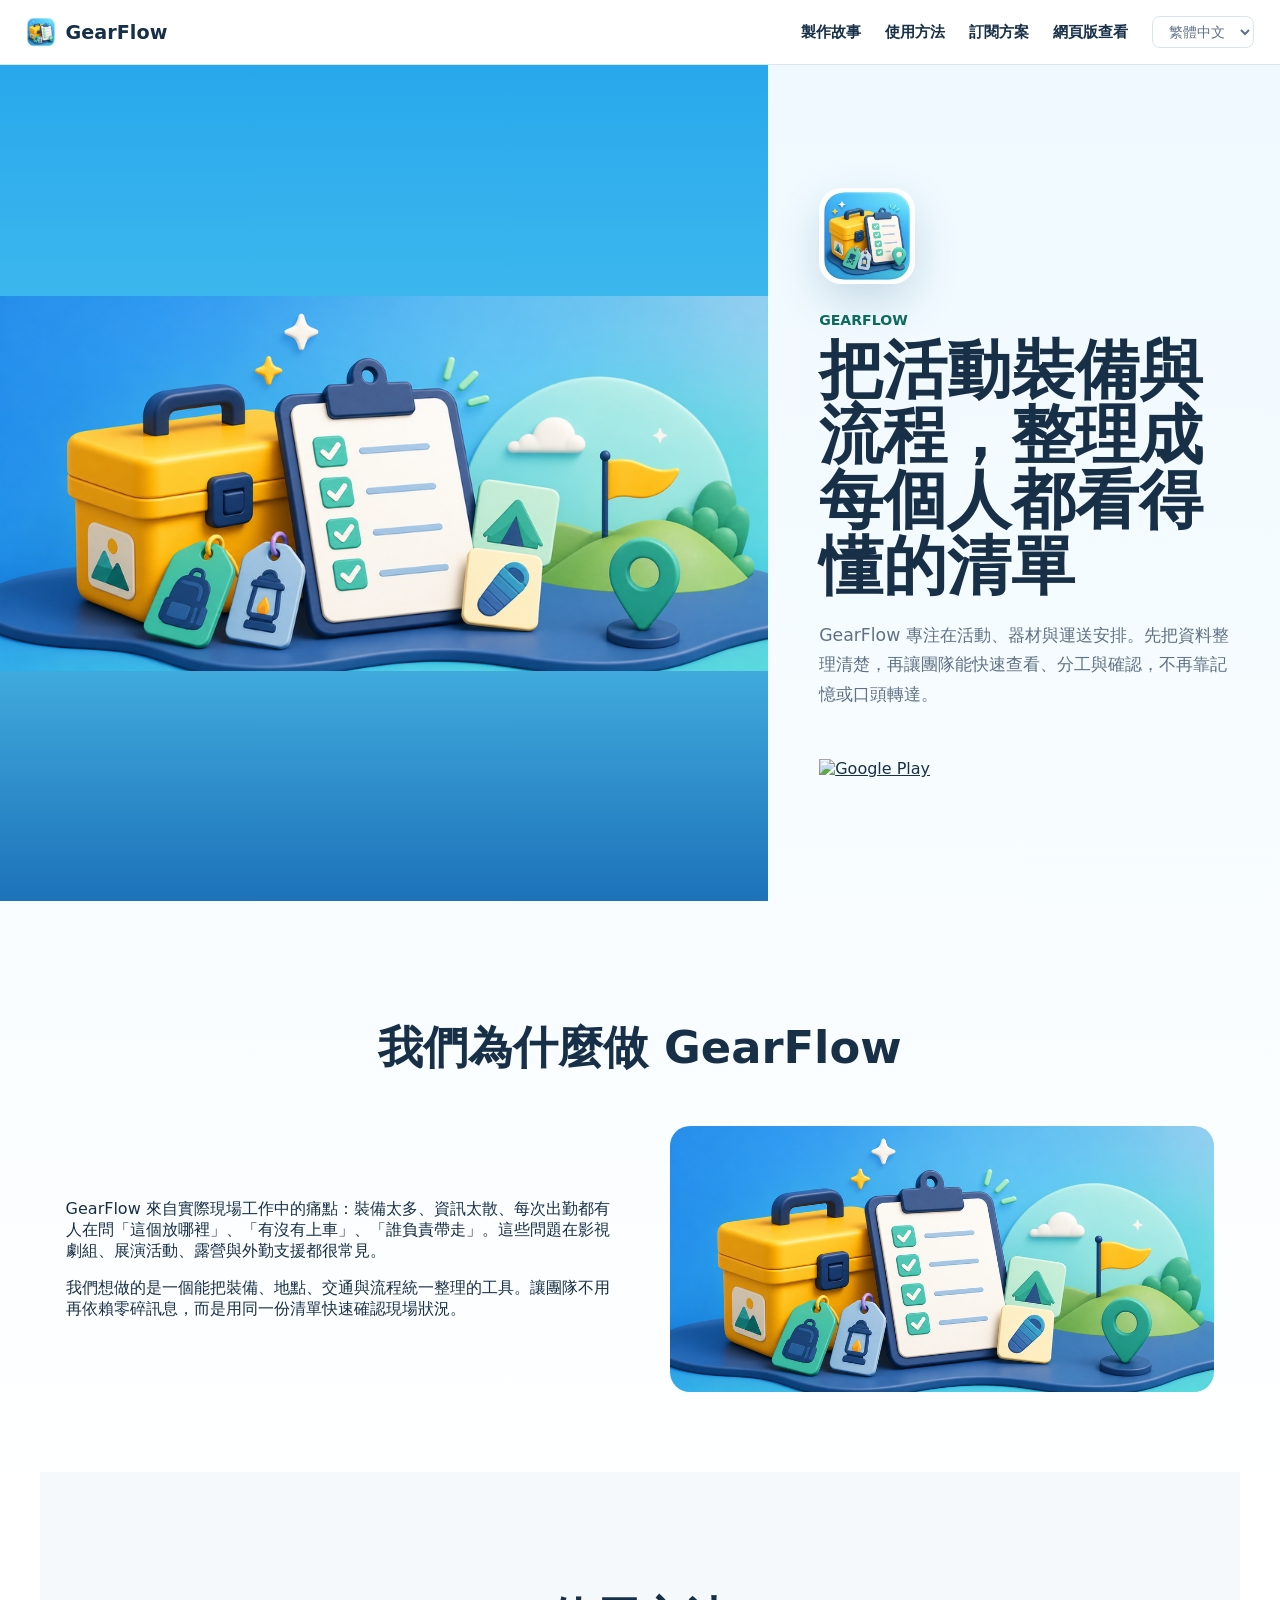
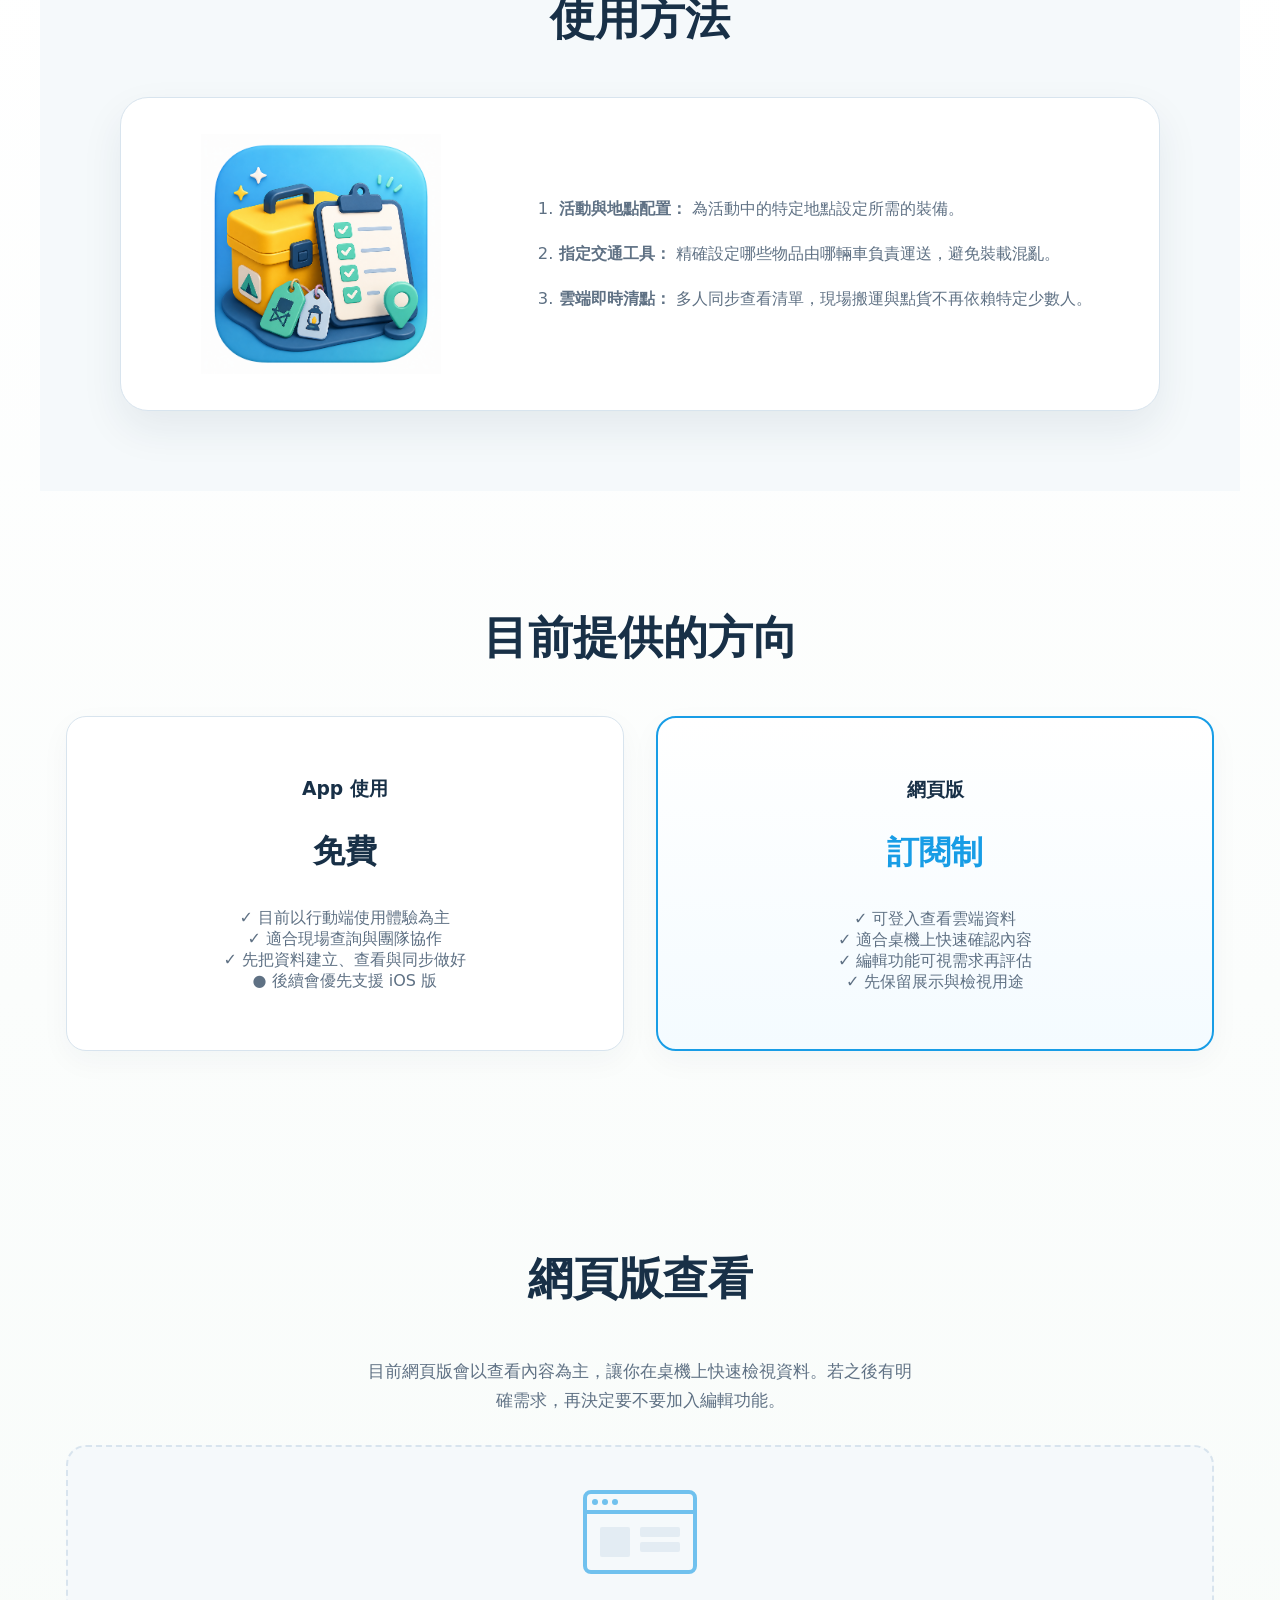
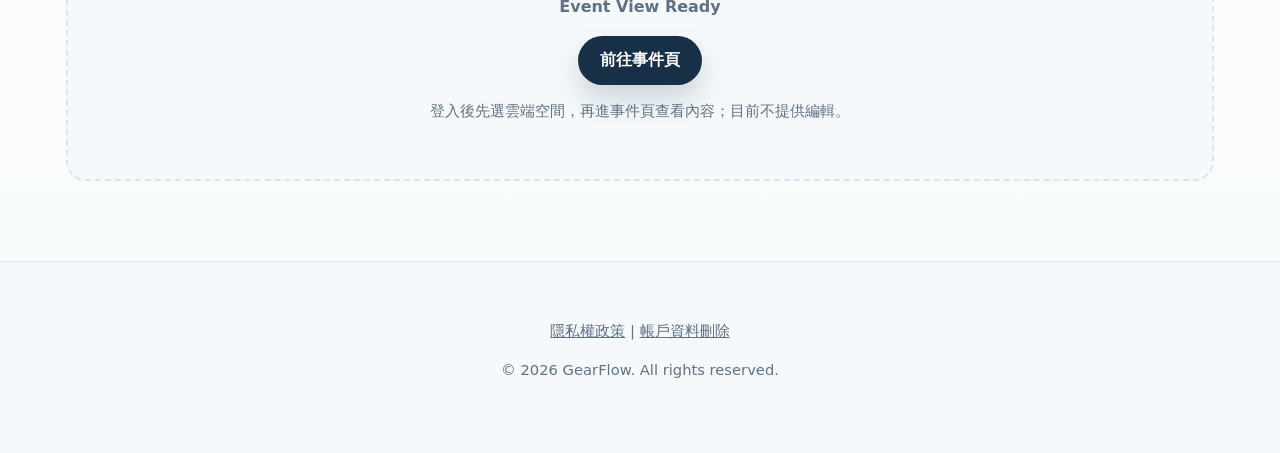
==== index.html @ 024e81c4 "fix tutor picture override bug" ====
<!doctype html>
<html lang="zh-Hant">
<head>
  <meta charset="utf-8">
  <meta name="viewport" content="width=device-width, initial-scale=1">
  <title>GearFlow | 活動裝備與雲端清單管理</title>
  <link rel="icon" href="assets/images/gearflow_icon_friendly.png">
  <link rel="stylesheet" href="assets/css/site.css?v=1.3">
</head>
<body>
  <header>
    <div style="display: flex; align-items: center; gap: 10px;">
      <img src="assets/images/gearflow_icon_friendly.png" alt="Logo" style="height: 30px;">
      <span style="font-weight: bold; font-size: 1.2rem;">GearFlow</span>
    </div>
    <nav class="nav-links">
      <a href="#about">製作故事</a>
      <a href="#usage">使用方法</a>
      <a href="#pricing">訂閱方案</a>
      <a href="#web">網頁版查看</a>
      <select class="lang-select" onchange="location = this.value;">
        <option value="index.html" selected>繁體中文</option>
        <option value="en/index.html">English</option>
        <option value="ja/index.html">日本語</option>
      </select>
    </nav>
    <button class="hamburger" aria-label="選單" onclick="document.body.classList.toggle('nav-open')">
      <span></span><span></span><span></span>
    </button>
  </header>
  <main class="home">
    <section class="hero" aria-labelledby="site-title">
      <div class="hero-media">
        <img src="assets/images/gearflow_feature_graphic.png" alt="GearFlow 裝備清單與物流管理">
      </div>
      <div class="hero-content">
        <img class="app-icon" src="assets/images/gearflow_icon_friendly.png" alt="GearFlow App 圖示">
        <p class="eyebrow">GearFlow</p>
        <h1 id="site-title">把活動裝備與流程，整理成每個人都看得懂的清單</h1>
        <p class="lead">GearFlow 專注在活動、器材與運送安排。先把資料整理清楚，再讓團隊能快速查看、分工與確認，不再靠記憶或口頭轉達。</p>
        <div style="margin-top: 20px;">
          <a href="https://play.google.com/store/apps/details?id=com.yj.gearflow" target="_blank">
            <img src="https://play.google.com/intl/en_us/badges/static/images/badges/en_badge_web_generic.png" alt="Google Play" style="height: 60px;">
          </a>
        </div>
      </div>
    </section>

    <section id="about">
      <h2 class="section-title">我們為什麼做 GearFlow</h2>
      <div class="grid-2">
        <div>
          <p>GearFlow 來自實際現場工作中的痛點：裝備太多、資訊太散、每次出勤都有人在問「這個放哪裡」、「有沒有上車」、「誰負責帶走」。這些問題在影視劇組、展演活動、露營與外勤支援都很常見。</p>
          <p>我們想做的是一個能把裝備、地點、交通與流程統一整理的工具。讓團隊不用再依賴零碎訊息，而是用同一份清單快速確認現場狀況。</p>
        </div>
        <img src="assets/images/gearflow_feature_graphic.png" alt="製作故事" style="width: 100%; border-radius: 20px;">
      </div>
    </section>

    <section id="usage" style="background: var(--soft);">
      <h2 class="section-title">使用方法</h2>
      <a class="usage-card" href="guide.html" aria-label="前往使用說明頁">
        <img src="assets/images/gearflow_icon_friendly.png" alt="教學圖示" class="usage-card-image">
        <div class="usage-card-copy">
          <ol class="usage-card-list">
            <li><strong>活動與地點配置：</strong> 為活動中的特定地點設定所需的裝備。</li>
            <li><strong>指定交通工具：</strong> 精確設定哪些物品由哪輛車負責運送，避免裝載混亂。</li>
            <li><strong>雲端即時清點：</strong> 多人同步查看清單，現場搬運與點貨不再依賴特定少數人。</li>
          </ol>
        </div>
      </a>
    </section>

    <section id="pricing">
      <h2 class="section-title">目前提供的方向</h2>
      <div class="pricing-grid">
        <div class="price-card">
          <h3>App 使用</h3>
          <p class="lead" style="font-size: 2rem; color: var(--ink); font-weight: 800;">免費</p>
          <ul style="list-style: none; padding: 0; margin-top: 20px; color: var(--muted);">
            <li>✓ 目前以行動端使用體驗為主</li>
            <li>✓ 適合現場查詢與團隊協作</li>
            <li>✓ 先把資料建立、查看與同步做好</li>
            <li>● 後續會優先支援 iOS 版</li>
          </ul>
        </div>
        <div class="price-card premium">
          <h3>網頁版</h3>
          <p class="lead" style="font-size: 2rem; color: var(--blue); font-weight: 800;">訂閱制</p>
          <ul style="list-style: none; padding: 0; margin-top: 20px; color: var(--muted);">
            <li>✓ 可登入查看雲端資料</li>
            <li>✓ 適合桌機上快速確認內容</li>
            <li>✓ 編輯功能可視需求再評估</li>
            <li>✓ 先保留展示與檢視用途</li>
          </ul>
        </div>
      </div>
    </section>

    <section id="web" style="text-align: center;">
      <h2 class="section-title">網頁版查看</h2>
      <p class="lead">目前網頁版會以查看內容為主，讓你在桌機上快速檢視資料。若之後有明確需求，再決定要不要加入編輯功能。</p>
      <div class="web-preview-container">
        <svg width="120" height="90" viewBox="0 0 120 90" fill="none" xmlns="http://www.w3.org/2000/svg" style="margin-bottom: 20px; opacity: 0.6;">
          <rect x="5" y="5" width="110" height="80" rx="6" stroke="var(--blue)" stroke-width="4"/>
          <path d="M5 25H115" stroke="var(--blue)" stroke-width="4"/>
          <circle cx="15" cy="15" r="3" fill="var(--blue)"/><circle cx="25" cy="15" r="3" fill="var(--blue)"/><circle cx="35" cy="15" r="3" fill="var(--blue)"/>
          <rect x="20" y="40" width="30" height="30" rx="2" fill="var(--line)"/><rect x="60" y="40" width="40" height="10" rx="2" fill="var(--line)"/><rect x="60" y="55" width="40" height="10" rx="2" fill="var(--line)"/>
        </svg>
        <p style="color: var(--muted); font-weight: 600; margin: 0;">Event View Ready</p>
        <a class="web-entry-link" href="events.html">前往事件頁</a>
        <p class="web-entry-note">登入後先選雲端空間，再進事件頁查看內容；目前不提供編輯。</p>
      </div>
    </section>
  </main>
  <footer class="footer-links">
    <div style="margin-bottom: 20px;">
      <a href="zh-Hant/privacy.html">隱私權政策</a> | 
      <a href="zh-Hant/account-deletion.html">帳戶資料刪除</a>
    </div>
    <p>&copy; 2026 GearFlow. All rights reserved.</p>
  </footer>
  <script>
    document.querySelectorAll('.nav-links a').forEach(function(a) {
      a.addEventListener('click', function() { document.body.classList.remove('nav-open'); });
    });
  </script>
</body>
</html>
---- assets/css/site.css ----
:root {
  --ink: #183047;
  --muted: #5f7184;
  --line: #d8e4ee;
  --surface: #ffffff;
  --soft: #f5f9fb;
  --accent: #13b99a;
  --accent-ink: #0d695c;
  --sun: #f5b92e;
  --blue: #189de6;
  --header-h: 64px;
  color-scheme: light;
  font-family: Inter, ui-sans-serif, system-ui, -apple-system, BlinkMacSystemFont, "Segoe UI", "Noto Sans TC", "Noto Sans JP", sans-serif;
}

* {
  box-sizing: border-box;
}

html {
  scroll-behavior: smooth;
}

body {
  margin: 0;
  min-height: 100vh;
  background: linear-gradient(180deg, #eef9ff 0%, #ffffff 42%, #f7fbf9 100%);
  color: var(--ink);
}

a {
  color: inherit;
}

.home {
  min-height: 100vh;
}

.hero {
  display: grid;
  min-height: calc(100vh - var(--header-h));
  grid-template-columns: minmax(0, 1.2fr) minmax(320px, 0.8fr);
  max-width: none;
  padding: 0;
  margin: 0;
}

.hero-media {
  position: relative;
  display: flex;
  align-items: center;
  justify-content: center;
  min-height: calc(100vh - var(--header-h));
  overflow: hidden;
  background: linear-gradient(180deg, #28a8ec 0%, #52c7ef 58%, #1d72b9 100%);
}

.hero-media img {
  width: 100%;
  height: auto;
  max-height: 100vh;
  object-fit: contain;
  object-position: center;
  display: block;
}

.hero-content {
  display: flex;
  min-height: calc(100vh - var(--header-h));
  flex-direction: column;
  justify-content: center;
  padding: clamp(24px, 4vw, 60px);
}

.app-icon {
  width: 96px;
  height: 96px;
  border-radius: 22px;
  box-shadow: 0 18px 44px rgba(17, 82, 124, 0.18);
}

.eyebrow {
  margin: 28px 0 10px;
  color: var(--accent-ink);
  font-size: 0.88rem;
  font-weight: 800;
  letter-spacing: 0;
  text-transform: uppercase;
}

h1 {
  max-width: 850px;
  margin: 0;
  color: var(--ink);
  font-size: clamp(2.3rem, 5vw, 4.9rem);
  line-height: 1.02;
  letter-spacing: 0;
}

.lead {
  max-width: 560px;
  margin: 22px 0 30px;
  color: var(--muted);
  font-size: 1.08rem;
  line-height: 1.7;
}

.language-grid {
  display: grid;
  max-width: 620px;
  grid-template-columns: repeat(3, minmax(0, 1fr));
  gap: 12px;
}

.secondary-grid {
  margin-top: 12px;
}

.language-grid a {
  display: flex;
  min-height: 104px;
  flex-direction: column;
  justify-content: space-between;
  padding: 16px;
  border: 1px solid var(--line);
  border-radius: 8px;
  background: rgba(255, 255, 255, 0.82);
  box-shadow: 0 12px 28px rgba(24, 48, 71, 0.07);
  text-decoration: none;
  transition: transform 160ms ease, border-color 160ms ease, box-shadow 160ms ease;
}

.language-grid a:hover,
.language-grid a:focus-visible {
  border-color: var(--accent);
  box-shadow: 0 16px 32px rgba(19, 185, 154, 0.16);
  transform: translateY(-2px);
  outline: none;
}

.language-grid span {
  color: var(--muted);
  font-size: 0.88rem;
}

.language-grid strong {
  font-size: 1rem;
  line-height: 1.35;
}

.policy-page {
  background: var(--soft);
}

.policy-shell {
  width: min(920px, calc(100% - 32px));
  margin: 0 auto;
  padding: 28px 0 64px;
}

.topbar {
  display: flex;
  align-items: center;
  justify-content: space-between;
  gap: 16px;
  padding: 12px 0 28px;
}

.brand-link {
  display: inline-flex;
  align-items: center;
  gap: 10px;
  color: var(--ink);
  font-weight: 800;
  text-decoration: none;
}

.brand-link img {
  width: 40px;
  height: 40px;
  border-radius: 10px;
}

.lang-links {
  display: flex;
  flex-wrap: wrap;
  gap: 8px;
  justify-content: flex-end;
}

.lang-links a {
  padding: 8px 10px;
  border: 1px solid var(--line);
  border-radius: 8px;
  background: #fff;
  color: var(--muted);
  font-size: 0.9rem;
  text-decoration: none;
}

.lang-links a[aria-current="page"] {
  border-color: var(--accent);
  color: var(--accent-ink);
  font-weight: 800;
}

.policy-card {
  padding: clamp(24px, 5vw, 56px);
  border: 1px solid var(--line);
  border-radius: 8px;
  background: var(--surface);
  box-shadow: 0 18px 42px rgba(24, 48, 71, 0.08);
}

.policy-card h1 {
  font-size: clamp(2rem, 4vw, 3.4rem);
}

.updated {
  margin: 12px 0 32px;
  color: var(--muted);
}

.policy-card h2 {
  margin: 34px 0 10px;
  font-size: 1.22rem;
  line-height: 1.35;
}

.policy-card p,
.policy-card li {
  color: #34485b;
  font-size: 1rem;
  line-height: 1.8;
}

.policy-card ul {
  padding-left: 1.25rem;
}

.policy-card a {
  color: var(--accent-ink);
  font-weight: 700;
}

footer {
  padding: 28px 0 0;
  color: var(--muted);
  font-size: 0.92rem;
}

@media (max-width: 880px) {
  .hero {
    grid-template-columns: 1fr;
  }

  .hero-media {
    min-height: 38vh;
  }

  .hero-media img {
    max-height: 38vh;
  }

  .hero-content {
    min-height: 62vh;
    justify-content: flex-start;
  }

  .language-grid {
    grid-template-columns: 1fr;
  }
}

@media (max-width: 560px) {
  .hero-content {
    padding: 28px 20px 44px;
  }

  .app-icon {
    width: 78px;
    height: 78px;
  }

  .topbar {
    align-items: flex-start;
    flex-direction: column;
  }

  .lang-links {
    justify-content: flex-start;
  }
}

/* --- 全域元件：導覽列與擴充區塊 --- */

header {
  display: flex;
  justify-content: space-between;
  align-items: center;
  padding: 1rem 2%;
  background: var(--surface);
  border-bottom: 1px solid var(--line);
  position: sticky;
  top: 0;
  z-index: 100;
}

.nav-links {
  display: flex;
  gap: 24px;
  align-items: center;
}

.nav-links a {
  text-decoration: none;
  color: var(--ink);
  font-weight: 600;
  font-size: 0.95rem;
  transition: color 0.2s;
}

.nav-links a:hover {
  color: var(--accent);
}

.lang-select {
  padding: 6px 12px;
  border-radius: 8px;
  border: 1px solid var(--line);
  background: var(--surface);
  color: var(--muted);
  font-family: inherit;
  font-size: 0.85rem;
  cursor: pointer;
  outline: none;
}

.lang-select:focus {
  border-color: var(--accent);
}

section {
  padding: 80px 2%;
  max-width: 1200px;
  margin: 0 auto;
}

.section-title {
  text-align: center;
  margin-bottom: 48px;
  color: var(--ink);
  font-size: clamp(1.8rem, 5vw, 2.8rem);
  font-weight: 800;
}

.grid-2 {
  display: grid;
  grid-template-columns: 1fr 1fr;
  gap: 60px;
  align-items: center;
}

.pricing-grid {
  display: grid;
  grid-template-columns: repeat(auto-fit, minmax(280px, 1fr));
  gap: 32px;
}

.price-card {
  border: 1px solid var(--line);
  padding: 40px 32px;
  border-radius: 20px;
  text-align: center;
  background: var(--surface);
  box-shadow: 0 10px 30px rgba(24, 48, 71, 0.04);
  transition: transform 0.3s cubic-bezier(0.34, 1.56, 0.64, 1);
}

.price-card:hover {
  transform: translateY(-8px);
  box-shadow: 0 20px 40px rgba(24, 48, 71, 0.08);
}

.price-card.premium {
  border: 2px solid var(--blue);
  background: linear-gradient(180deg, #ffffff 0%, #f4fbff 100%);
}

.footer-links {
  text-align: center;
  padding: 60px 20px;
  background: var(--soft);
  border-top: 1px solid var(--line);
  color: var(--muted);
}

section[id] {
  scroll-margin-top: var(--header-h);
}

.hamburger {
  display: none;
  flex-direction: column;
  justify-content: center;
  gap: 5px;
  width: 40px;
  height: 40px;
  background: none;
  border: none;
  cursor: pointer;
  padding: 8px;
}

.hamburger span {
  display: block;
  width: 24px;
  height: 2px;
  background: var(--ink);
  border-radius: 2px;
  transition: transform 0.22s ease, opacity 0.22s ease;
}

body.nav-open .hamburger span:nth-child(1) {
  transform: translateY(7px) rotate(45deg);
}

body.nav-open .hamburger span:nth-child(2) {
  opacity: 0;
}

body.nav-open .hamburger span:nth-child(3) {
  transform: translateY(-7px) rotate(-45deg);
}

@media (max-width: 880px) {
  .grid-2 { grid-template-columns: 1fr; gap: 40px; }
  .nav-links { display: none; }
  .hamburger { display: flex; }

  body.nav-open .nav-links {
    display: flex;
    flex-direction: column;
    position: fixed;
    top: var(--header-h);
    left: 0;
    right: 0;
    background: var(--surface);
    border-bottom: 1px solid var(--line);
    padding: 8px 24px 16px;
    gap: 0;
    z-index: 99;
    box-shadow: 0 8px 24px rgba(24, 48, 71, 0.1);
  }

  body.nav-open .nav-links a {
    padding: 14px 0;
    border-bottom: 1px solid var(--line);
    font-size: 1rem;
  }

  body.nav-open .nav-links .lang-select {
    margin: 12px 0 4px;
    width: 100%;
  }
}

#web .lead {
  margin-inline: auto;
  text-align: center;
}

.web-preview-container {
  background: var(--soft);
  min-height: 250px;
  display: flex;
  flex-direction: column;
  align-items: center;
  justify-content: center;
  border-radius: 20px;
  border: 2px dashed var(--line);
  padding: 40px;
}

.web-entry-link {
  display: inline-flex;
  align-items: center;
  justify-content: center;
  gap: 10px;
  margin-top: 20px;
  padding: 14px 22px;
  border-radius: 999px;
  background: var(--ink);
  color: #fff;
  font-weight: 800;
  text-decoration: none;
  box-shadow: 0 14px 28px rgba(24, 48, 71, 0.18);
  transition: transform 160ms ease, box-shadow 160ms ease, background 160ms ease;
}

.web-entry-link:hover,
.web-entry-link:focus-visible {
  transform: translateY(-2px);
  background: var(--blue);
  box-shadow: 0 18px 34px rgba(24, 157, 230, 0.22);
  outline: none;
}

.web-entry-note {
  margin-top: 14px;
  color: var(--muted);
  font-size: 0.95rem;
  line-height: 1.6;
}


.usage-card {
  width: min(1040px, 100%);
  margin: 0 auto;
  display: grid;
  grid-template-columns: minmax(240px, 320px) minmax(0, 1fr);
  gap: 56px;
  align-items: center;
  padding: 36px 40px;
  border: 1px solid var(--line);
  border-radius: 28px;
  background: var(--surface);
  box-shadow: 0 18px 42px rgba(24, 48, 71, 0.08);
  color: inherit;
  text-decoration: none;
  transition: transform 160ms ease, box-shadow 160ms ease, border-color 160ms ease;
}

.usage-card:hover,
.usage-card:focus-visible {
  transform: translateY(-3px);
  border-color: var(--accent);
  box-shadow: 0 24px 48px rgba(19, 185, 154, 0.14);
  outline: none;
}

.usage-card-image {
  width: 100%;
  max-width: 240px;
  justify-self: center;
  display: block;
}

.usage-card-copy {
  min-width: 0;
}

.usage-card-list {
  margin: 0;
  padding-left: 1.35rem;
  color: var(--muted);
  font-size: 1.02rem;
  line-height: 1.9;
}

.usage-card-list li + li {
  margin-top: 14px;
}

@media (max-width: 880px) {
  .usage-card {
    grid-template-columns: 1fr;
    gap: 28px;
    padding: 28px 22px;
  }

  .usage-card-image {
    max-width: 200px;
  }
}
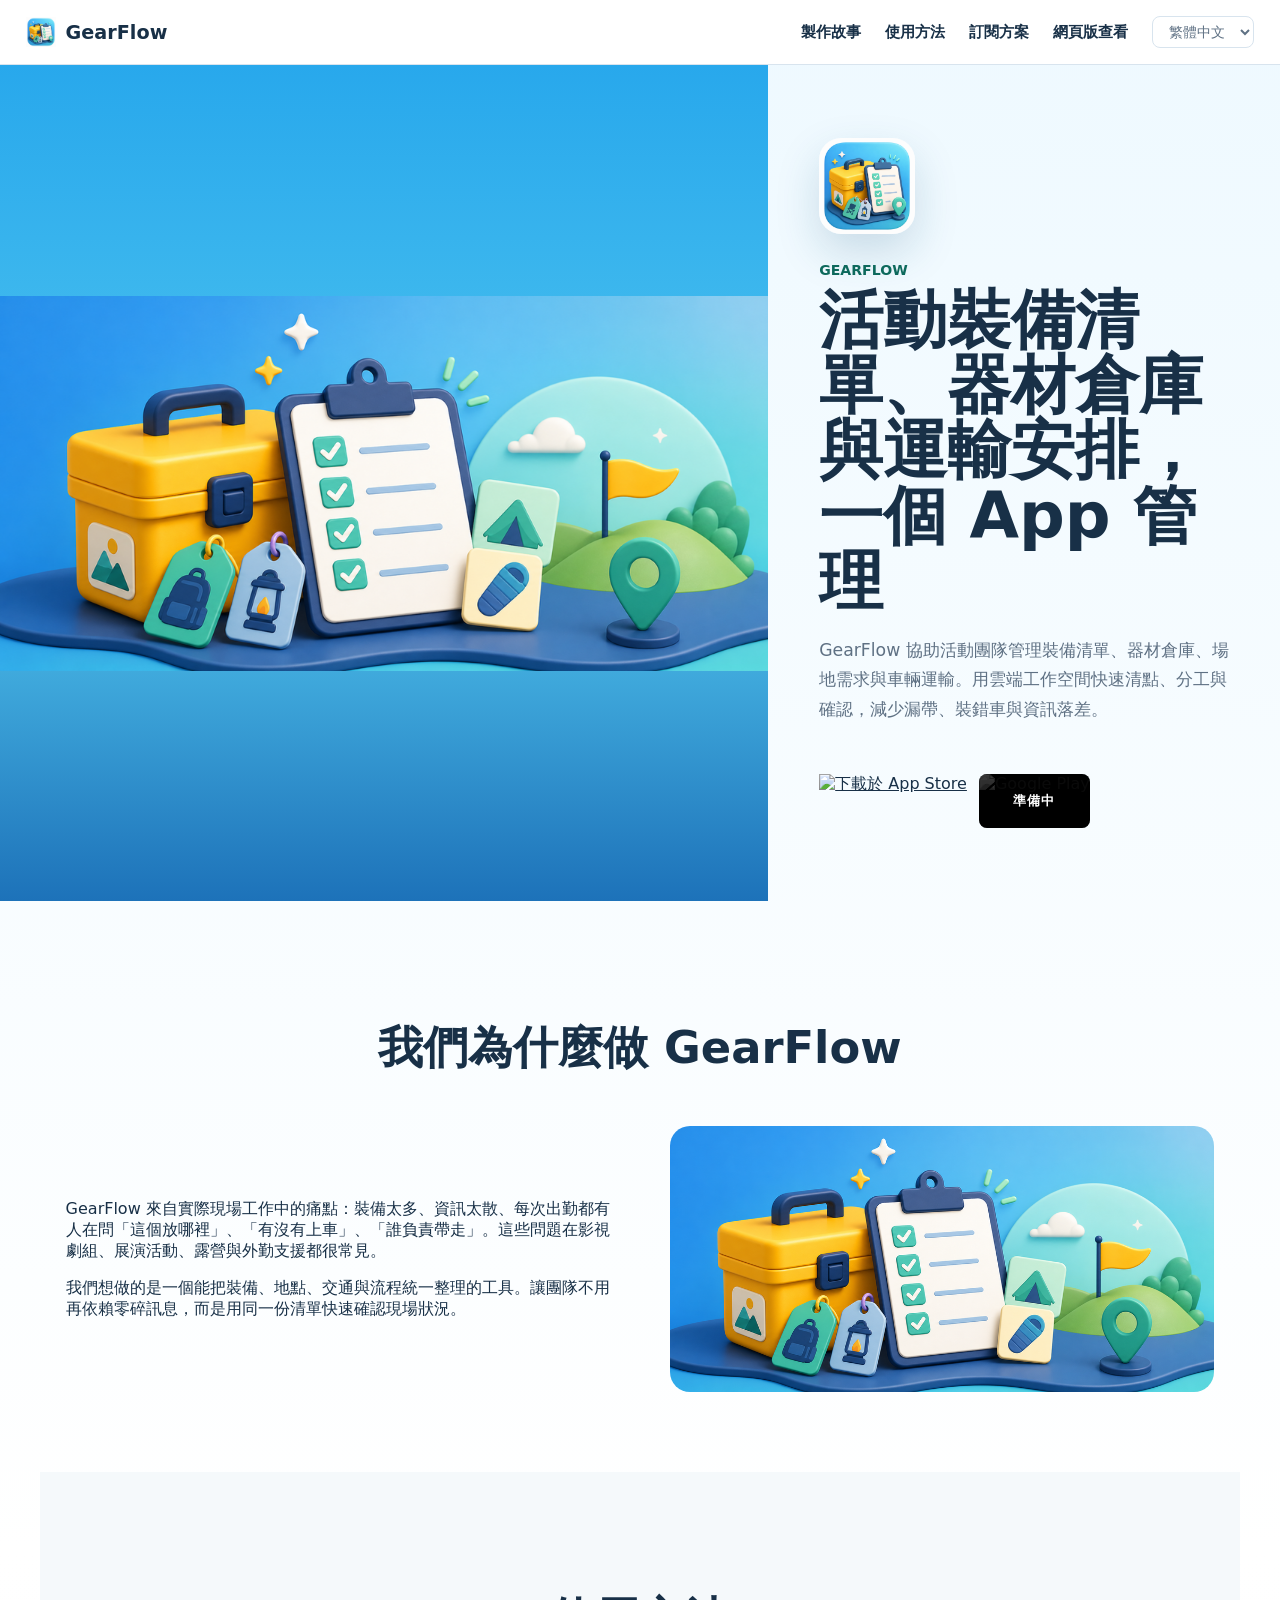
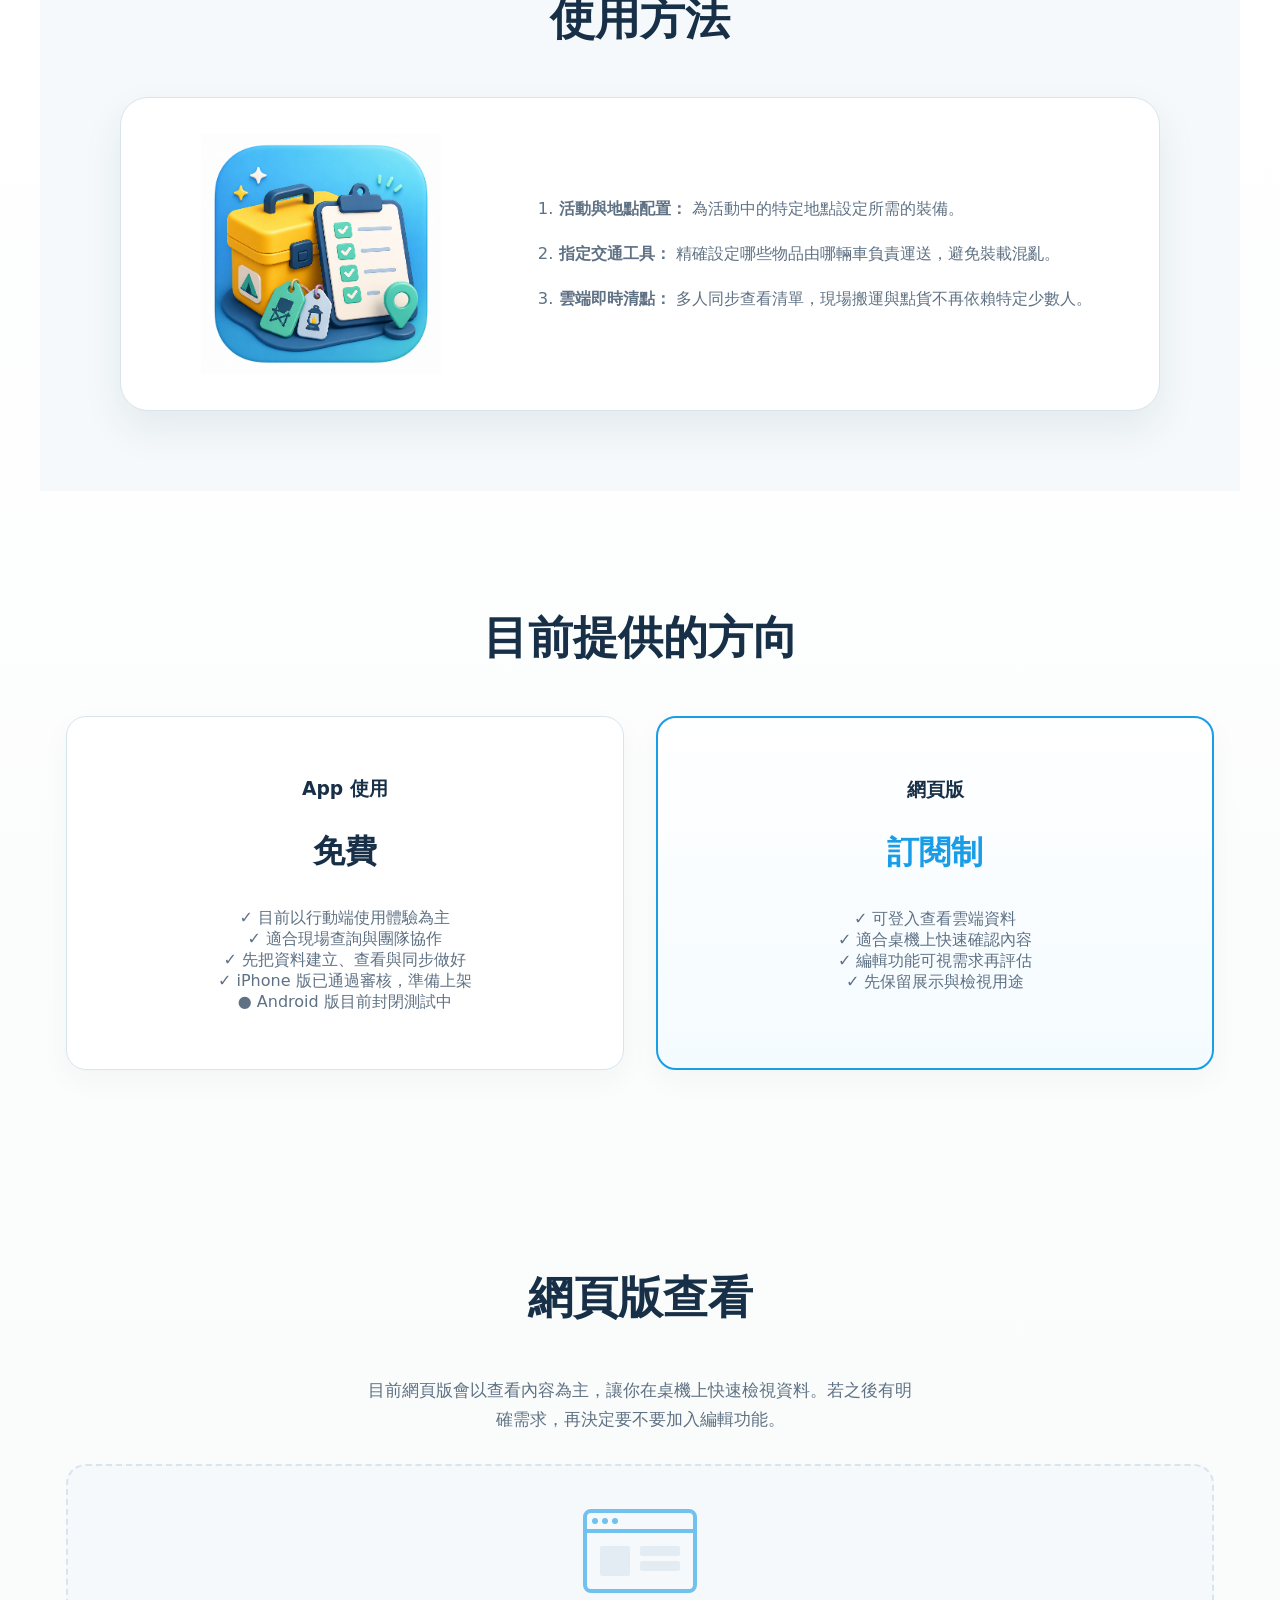
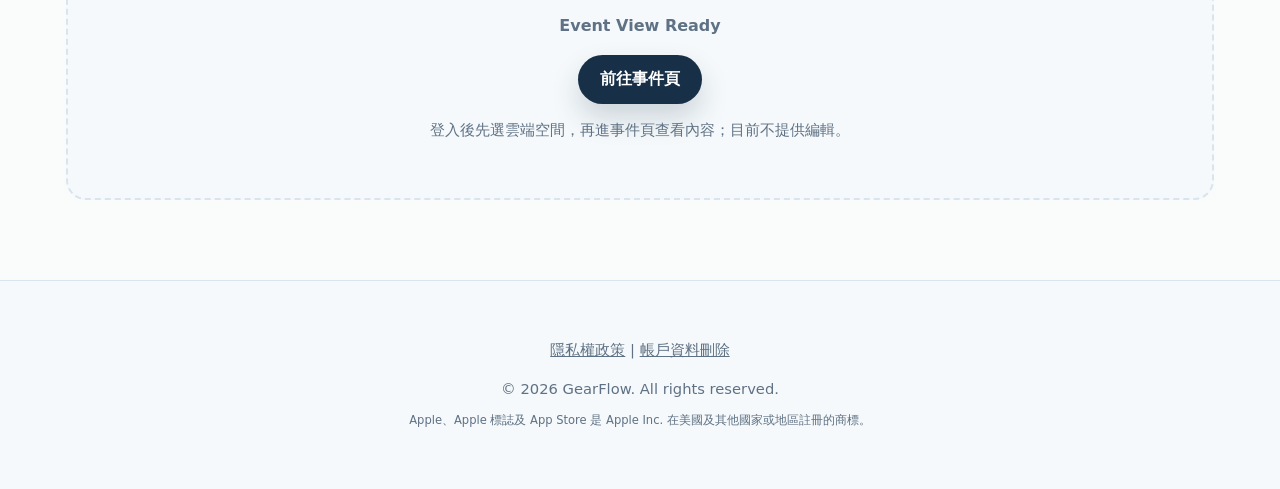
==== commit 32f85d55: "add Apple link" ====
--- a/index.html
+++ b/index.html
@@ -3,9 +3,29 @@
 <head>
   <meta charset="utf-8">
   <meta name="viewport" content="width=device-width, initial-scale=1">
-  <title>GearFlow | 活動裝備與雲端清單管理</title>
+  <title>GearFlow 裝備清單 App｜活動器材、倉庫與運輸管理</title>
+  <meta name="description" content="GearFlow 是活動裝備清單與器材物流管理 App，協助團隊管理倉庫、裝備、場地、車輛運輸與雲端協作，減少漏帶與裝錯車。">
+  <link rel="canonical" href="https://gearflow.yuchunlab.com/">
+  <link rel="alternate" hreflang="zh-Hant" href="https://gearflow.yuchunlab.com/">
+  <link rel="alternate" hreflang="en" href="https://gearflow.yuchunlab.com/en/">
+  <link rel="alternate" hreflang="ja" href="https://gearflow.yuchunlab.com/ja/">
+  <link rel="alternate" hreflang="x-default" href="https://gearflow.yuchunlab.com/">
+  <meta property="og:type" content="website">
+  <meta property="og:title" content="GearFlow 裝備清單 App｜活動器材與物流管理">
+  <meta property="og:description" content="管理活動裝備、倉庫、場地與運輸安排，讓團隊快速清點、分工與確認。">
+  <meta property="og:url" content="https://gearflow.yuchunlab.com/">
+  <meta property="og:image" content="https://gearflow.yuchunlab.com/assets/images/gearflow_feature_graphic.png">
+  <script type="application/ld+json">
+    {
+      "@context": "https://schema.org",
+      "@type": "WebSite",
+      "name": "GearFlow",
+      "alternateName": "GearFlow 裝備清單",
+      "url": "https://gearflow.yuchunlab.com/"
+    }
+  </script>
   <link rel="icon" href="assets/images/gearflow_icon_friendly.png">
-  <link rel="stylesheet" href="assets/css/site.css?v=1.3">
+  <link rel="stylesheet" href="assets/css/site.css?v=1.4">
 </head>
 <body>
   <header>
@@ -18,10 +38,10 @@
       <a href="#usage">使用方法</a>
       <a href="#pricing">訂閱方案</a>
       <a href="#web">網頁版查看</a>
-      <select class="lang-select" onchange="location = this.value;">
-        <option value="index.html" selected>繁體中文</option>
-        <option value="en/index.html">English</option>
-        <option value="ja/index.html">日本語</option>
+      <select class="lang-select" data-current-language="zh">
+        <option value="index.html" data-language="zh" selected>繁體中文</option>
+        <option value="en/index.html" data-language="en">English</option>
+        <option value="ja/index.html" data-language="ja">日本語</option>
       </select>
     </nav>
     <button class="hamburger" aria-label="選單" onclick="document.body.classList.toggle('nav-open')">
@@ -36,12 +56,16 @@
       <div class="hero-content">
         <img class="app-icon" src="assets/images/gearflow_icon_friendly.png" alt="GearFlow App 圖示">
         <p class="eyebrow">GearFlow</p>
-        <h1 id="site-title">把活動裝備與流程，整理成每個人都看得懂的清單</h1>
-        <p class="lead">GearFlow 專注在活動、器材與運送安排。先把資料整理清楚，再讓團隊能快速查看、分工與確認，不再靠記憶或口頭轉達。</p>
-        <div style="margin-top: 20px;">
-          <a href="https://play.google.com/store/apps/details?id=com.yj.gearflow" target="_blank">
-            <img src="https://play.google.com/intl/en_us/badges/static/images/badges/en_badge_web_generic.png" alt="Google Play" style="height: 60px;">
+        <h1 id="site-title">活動裝備清單、器材倉庫與運輸安排，一個 App 管理</h1>
+        <p class="lead">GearFlow 協助活動團隊管理裝備清單、器材倉庫、場地需求與車輛運輸。用雲端工作空間快速清點、分工與確認，減少漏帶、裝錯車與資訊落差。</p>
+        <div class="store-links" aria-label="下載 GearFlow">
+          <a class="app-store-badge" href="https://apps.apple.com/app/gearflow-gear-checklist/id6786730313" target="_blank" rel="noopener noreferrer" aria-label="在 App Store 下載 GearFlow">
+            <img src="https://tools.applemediaservices.com/api/badges/download-on-the-app-store/black/zh-tw?size=250x83" alt="下載於 App Store">
           </a>
+          <div class="store-coming-soon" aria-label="Google Play 準備中">
+            <img src="https://play.google.com/intl/en_us/badges/static/images/badges/en_badge_web_generic.png" alt="Google Play">
+            <span>準備中</span>
+          </div>
         </div>
       </div>
     </section>
@@ -59,7 +83,7 @@
 
     <section id="usage" style="background: var(--soft);">
       <h2 class="section-title">使用方法</h2>
-      <a class="usage-card" href="guide.html" aria-label="前往使用說明頁">
+      <a class="usage-card" href="guide.html?lang=zh" aria-label="前往使用說明頁">
         <img src="assets/images/gearflow_icon_friendly.png" alt="教學圖示" class="usage-card-image">
         <div class="usage-card-copy">
           <ol class="usage-card-list">
@@ -81,7 +105,8 @@
             <li>✓ 目前以行動端使用體驗為主</li>
             <li>✓ 適合現場查詢與團隊協作</li>
             <li>✓ 先把資料建立、查看與同步做好</li>
-            <li>● 後續會優先支援 iOS 版</li>
+            <li>✓ iPhone 版已通過審核，準備上架</li>
+            <li>● Android 版目前封閉測試中</li>
           </ul>
         </div>
         <div class="price-card premium">
@@ -108,25 +133,32 @@
           <rect x="20" y="40" width="30" height="30" rx="2" fill="var(--line)"/><rect x="60" y="40" width="40" height="10" rx="2" fill="var(--line)"/><rect x="60" y="55" width="40" height="10" rx="2" fill="var(--line)"/>
         </svg>
         <p style="color: var(--muted); font-weight: 600; margin: 0;">Event View Ready</p>
-        <a class="web-entry-link" href="events.html">前往事件頁</a>
+        <a class="web-entry-link" href="events.html?lang=zh">前往事件頁</a>
         <p class="web-entry-note">登入後先選雲端空間，再進事件頁查看內容；目前不提供編輯。</p>
       </div>
     </section>
   </main>
   <footer class="footer-links">
     <div style="margin-bottom: 20px;">
-      <a href="zh-Hant/privacy.html">隱私權政策</a> | 
-      <a href="zh-Hant/account-deletion.html">帳戶資料刪除</a>
+      <a href="zh-Hant/privacy.html?lang=zh">隱私權政策</a> | 
+      <a href="zh-Hant/account-deletion.html?lang=zh">帳戶資料刪除</a>
     </div>
     <p>&copy; 2026 GearFlow. All rights reserved.</p>
+    <p class="trademark-note">Apple、Apple 標誌及 App Store 是 Apple Inc. 在美國及其他國家或地區註冊的商標。</p>
   </footer>
   <script>
+    const languageSelect = document.querySelector('.lang-select');
+    if (languageSelect) {
+      localStorage.setItem('gearflow-language', languageSelect.dataset.currentLanguage || 'zh');
+      languageSelect.addEventListener('change', function() {
+        const option = languageSelect.options[languageSelect.selectedIndex];
+        localStorage.setItem('gearflow-language', option.dataset.language || 'zh');
+        location = languageSelect.value;
+      });
+    }
     document.querySelectorAll('.nav-links a').forEach(function(a) {
       a.addEventListener('click', function() { document.body.classList.remove('nav-open'); });
     });
   </script>
 </body>
 </html>
-
-
-
--- a/assets/css/site.css
+++ b/assets/css/site.css
@@ -105,6 +105,74 @@
   line-height: 1.7;
 }
 
+.store-links {
+  display: flex;
+  flex-wrap: wrap;
+  align-items: center;
+  gap: 12px;
+  margin-top: 20px;
+}
+
+.app-store-badge {
+  display: block;
+  height: 54px;
+  transition: opacity 160ms ease, transform 160ms ease;
+}
+
+.app-store-badge:hover,
+.app-store-badge:focus-visible {
+  opacity: 0.82;
+  transform: translateY(-1px);
+  outline: 3px solid rgba(24, 157, 230, 0.28);
+  outline-offset: 2px;
+}
+
+.app-store-badge img {
+  display: block;
+  width: auto;
+  height: 54px;
+}
+
+.store-coming-soon {
+  position: relative;
+  display: inline-flex;
+  height: 54px;
+  overflow: hidden;
+  align-items: center;
+  border-radius: 8px;
+  background: #000;
+  cursor: default;
+}
+
+.store-coming-soon img {
+  display: block;
+  width: auto;
+  height: 54px;
+  filter: grayscale(1);
+  opacity: 0.38;
+}
+
+.store-coming-soon span {
+  position: absolute;
+  inset: 0;
+  display: flex;
+  align-items: center;
+  justify-content: center;
+  background: rgba(0, 0, 0, 0.42);
+  color: #fff;
+  font-size: 0.82rem;
+  font-weight: 800;
+  letter-spacing: 0.08em;
+  text-shadow: 0 1px 3px #000;
+}
+
+.trademark-note {
+  margin: 8px auto 0;
+  color: var(--muted);
+  font-size: 0.72rem;
+  line-height: 1.5;
+}
+
 .language-grid {
   display: grid;
   max-width: 620px;
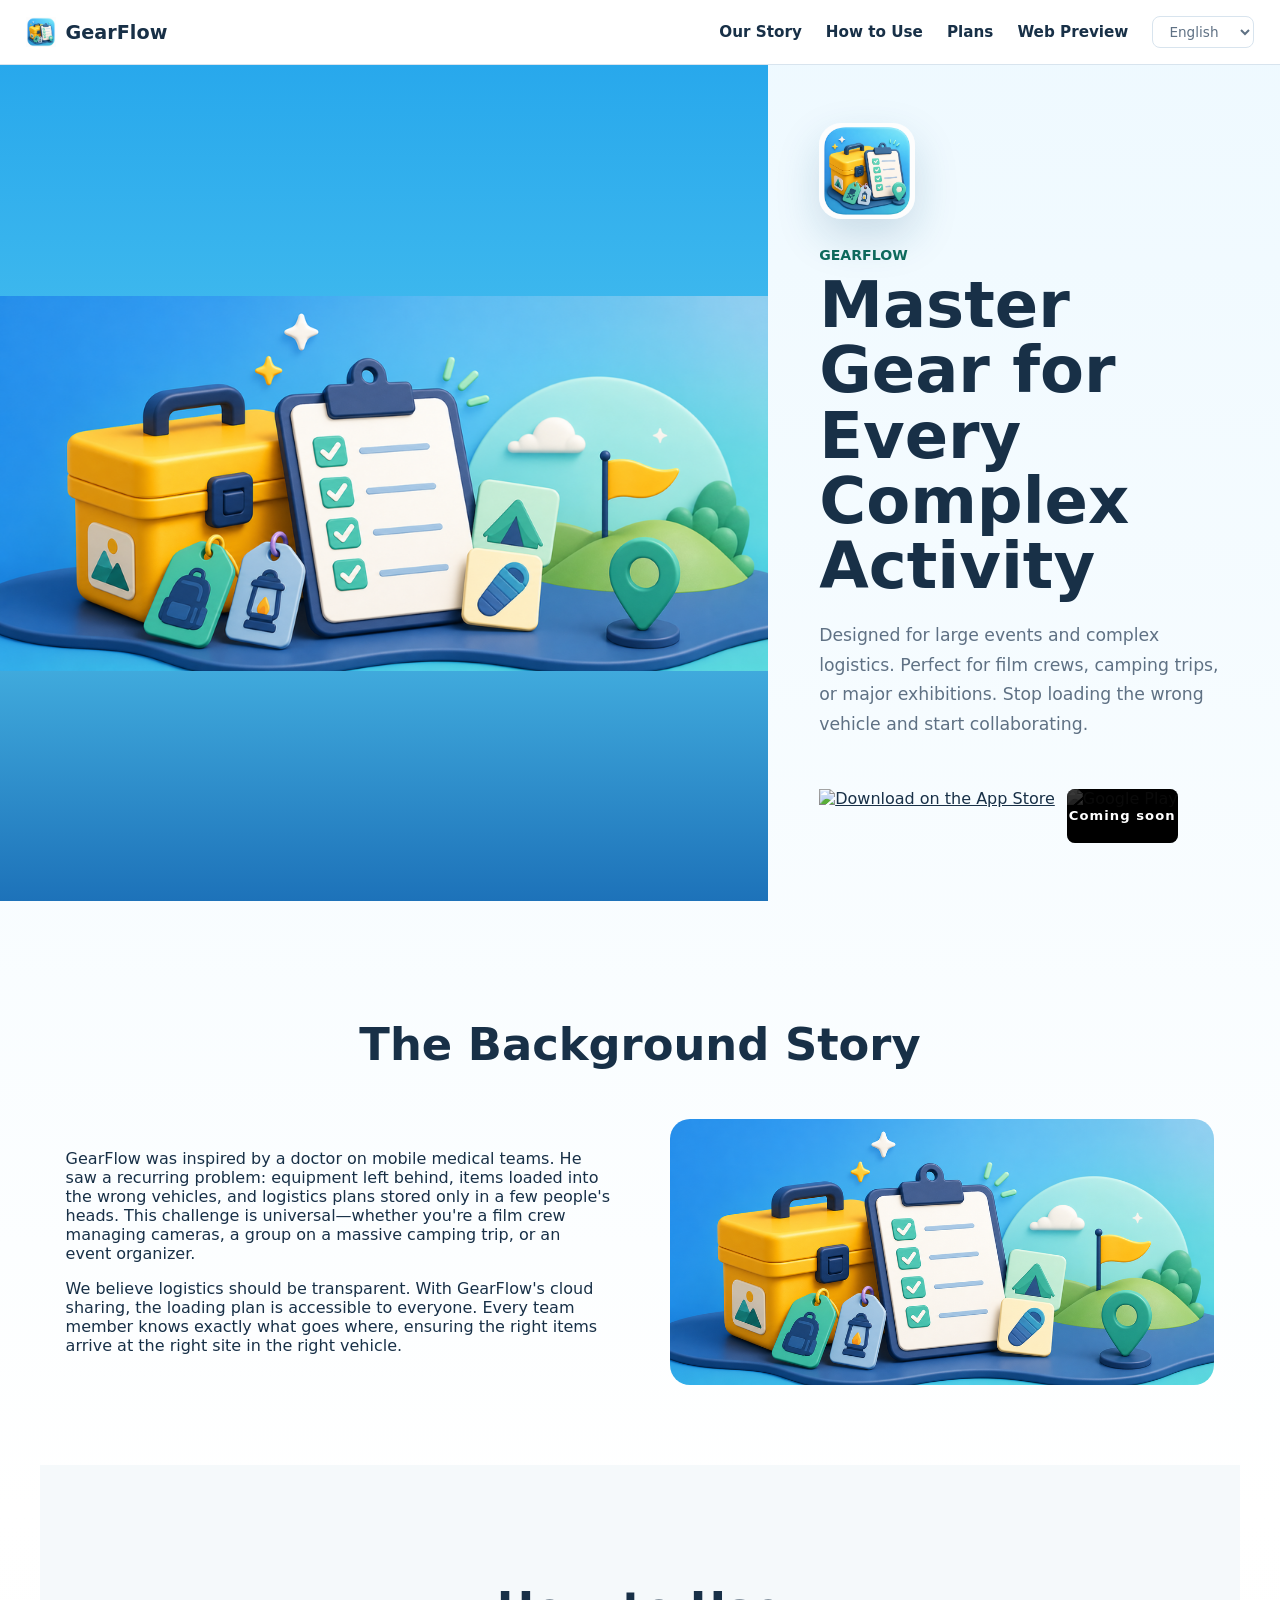
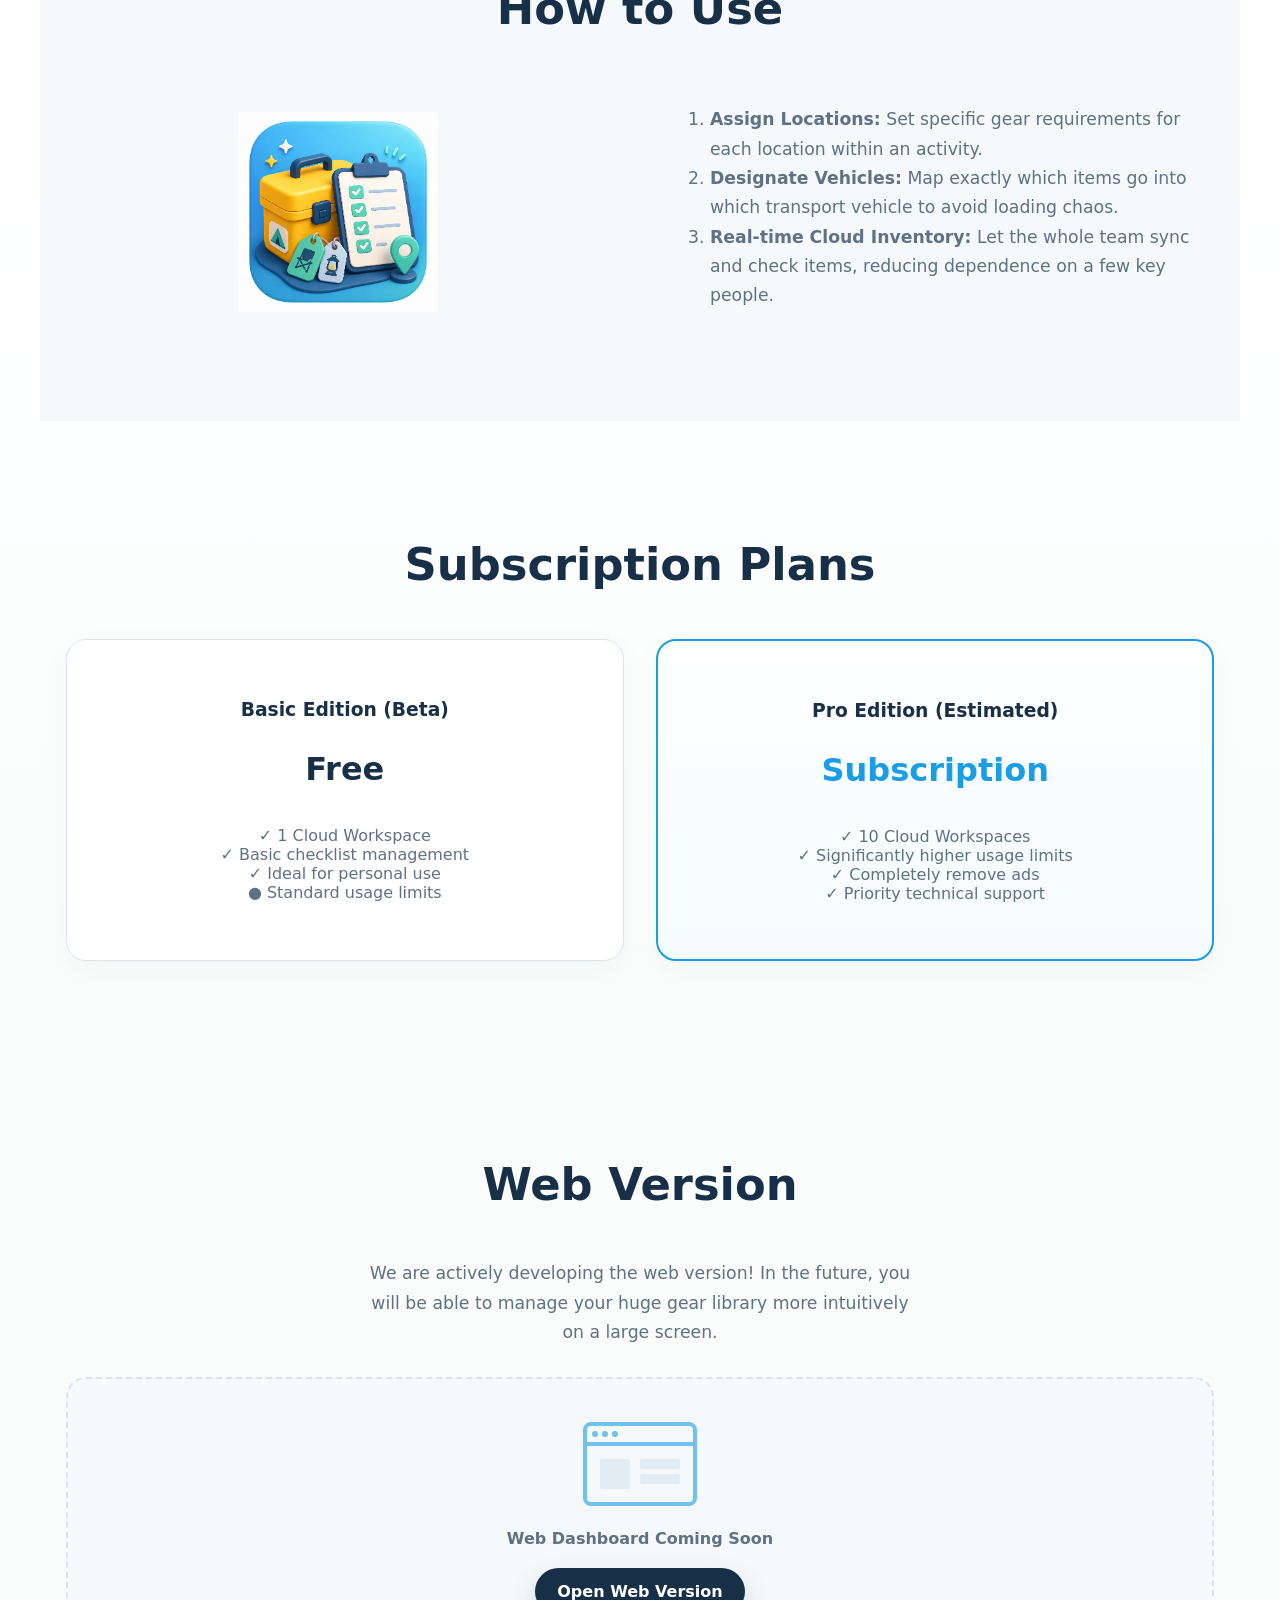
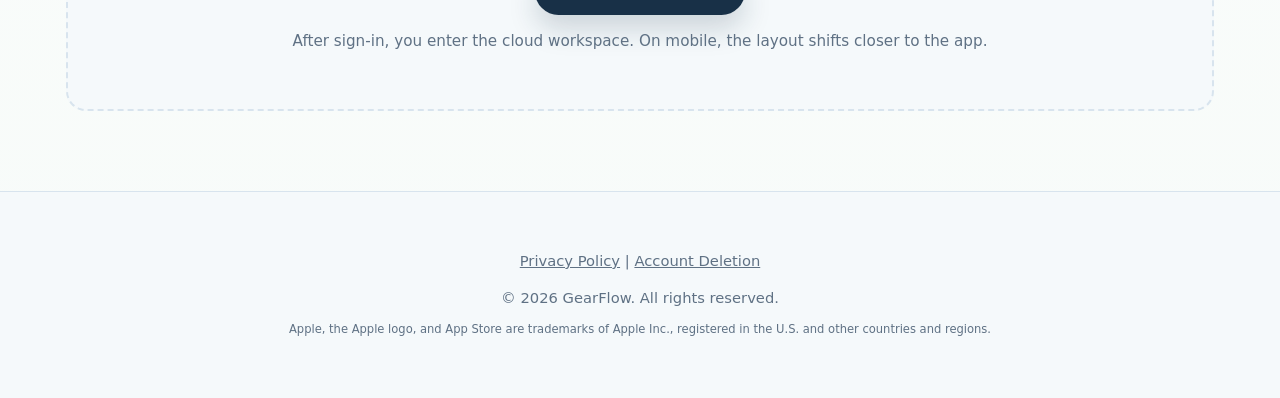
==== commit 92661ba7: "change setting language" ====
--- a/index.html
+++ b/index.html
@@ -3,6 +3,11 @@
 <head>
   <meta charset="utf-8">
   <meta name="viewport" content="width=device-width, initial-scale=1">
+  <script>
+    if (new URLSearchParams(window.location.search).get('lang') !== 'zh') {
+      window.location.replace('en/index.html');
+    }
+  </script>
   <title>GearFlow 裝備清單 App｜活動器材、倉庫與運輸管理</title>
   <meta name="description" content="GearFlow 是活動裝備清單與器材物流管理 App，協助團隊管理倉庫、裝備、場地、車輛運輸與雲端協作，減少漏帶與裝錯車。">
   <link rel="canonical" href="https://gearflow.yuchunlab.com/">
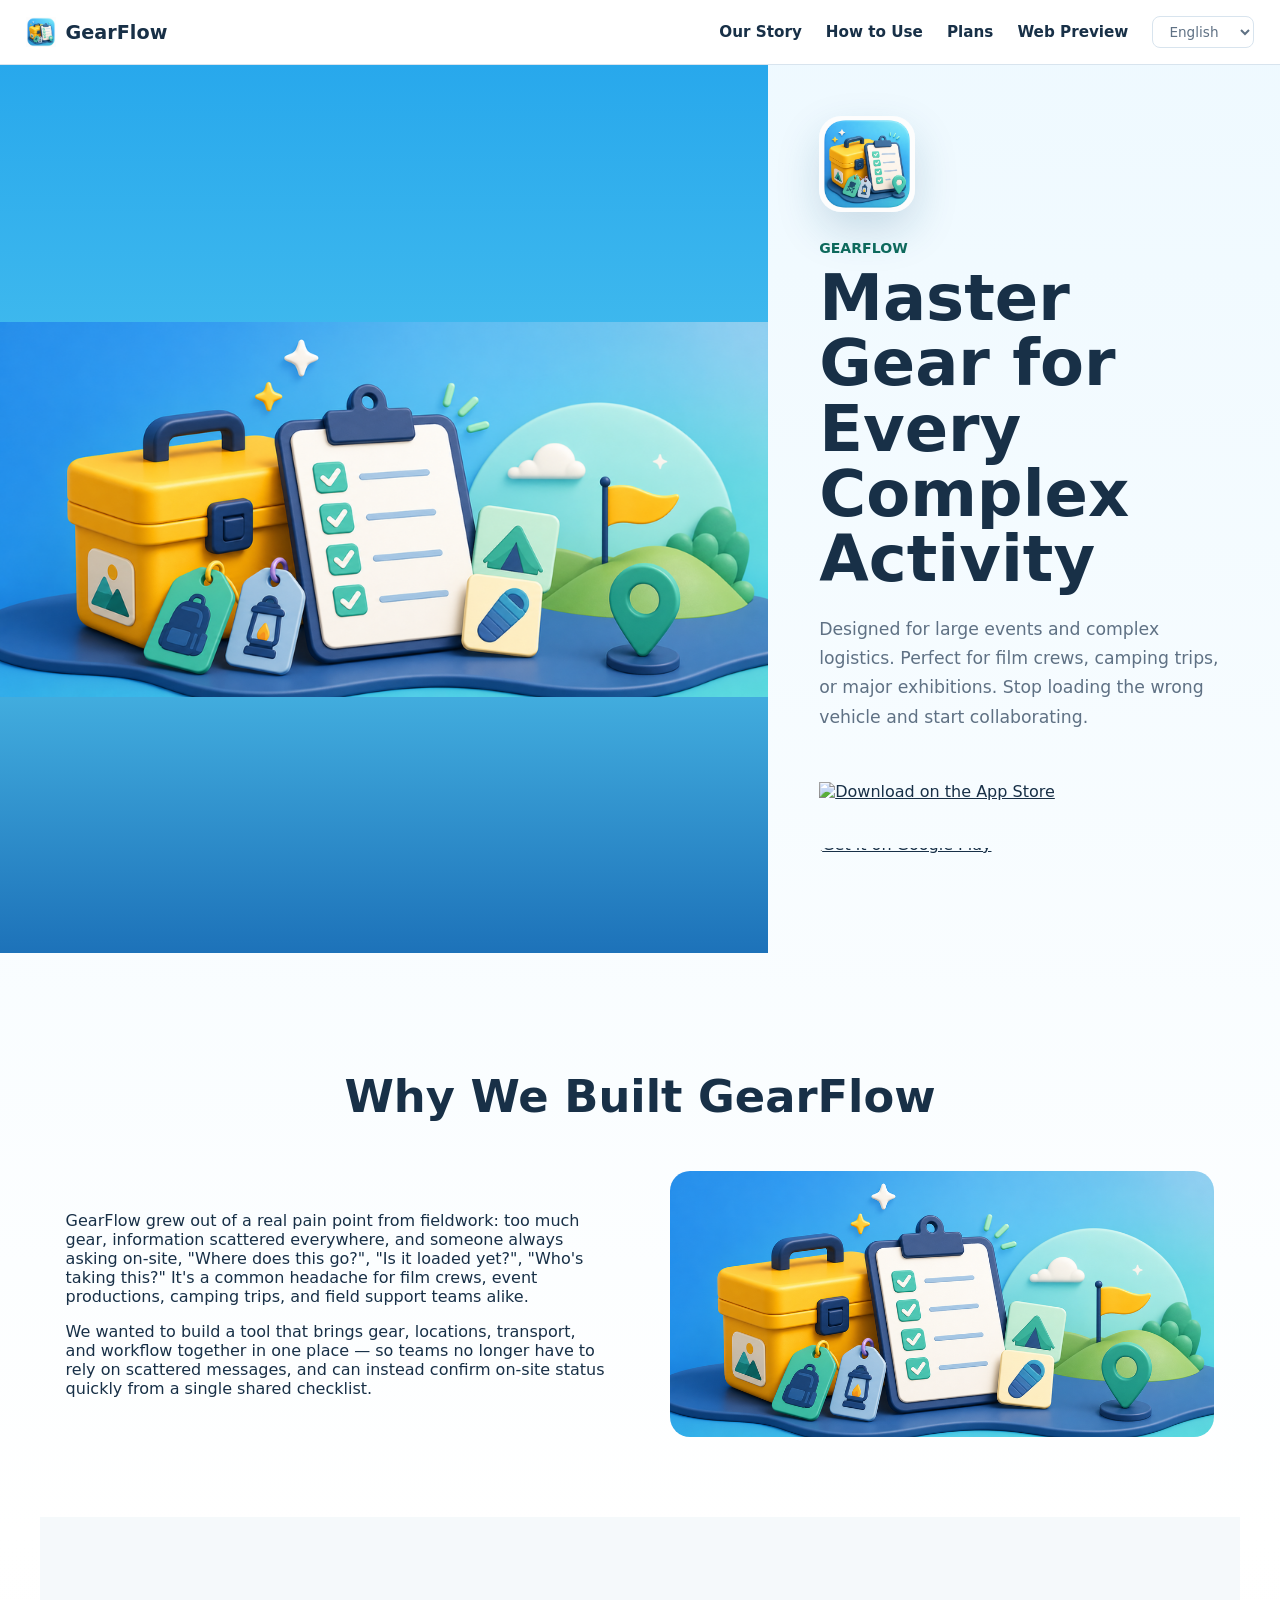
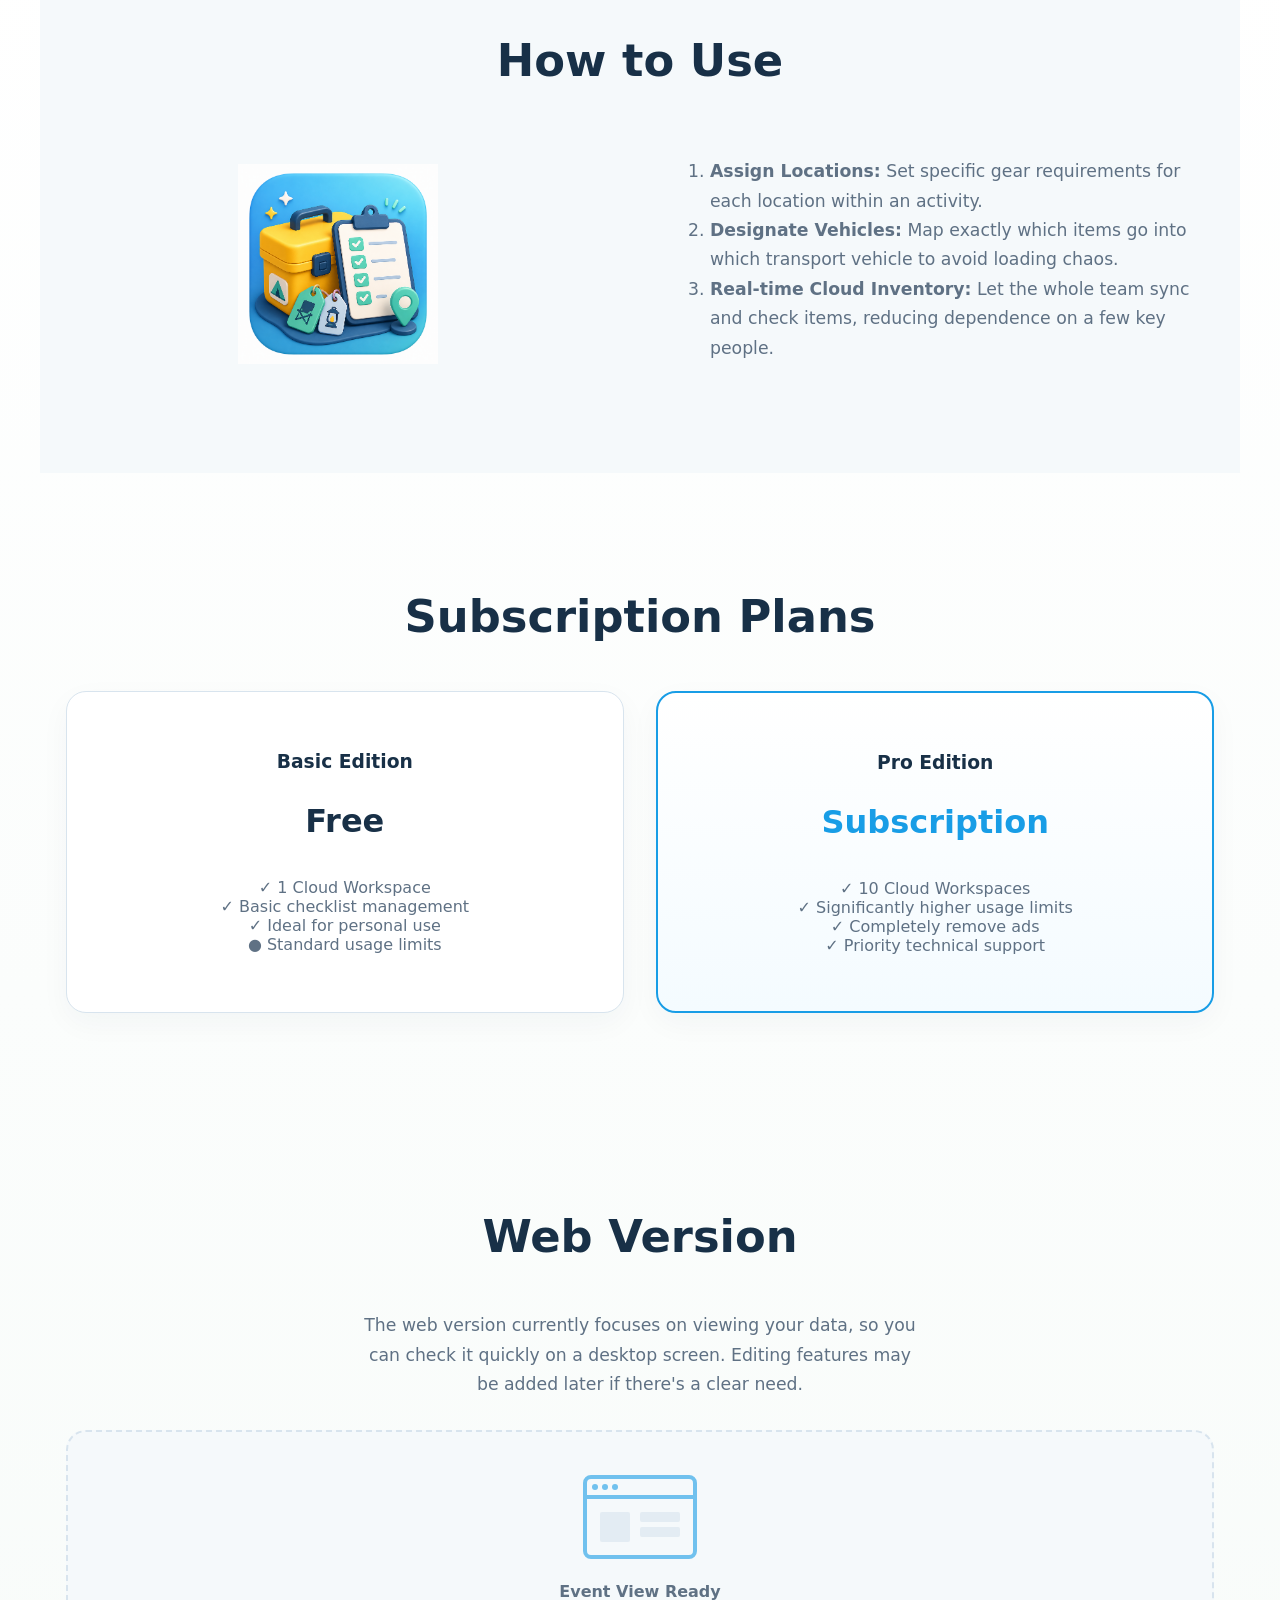
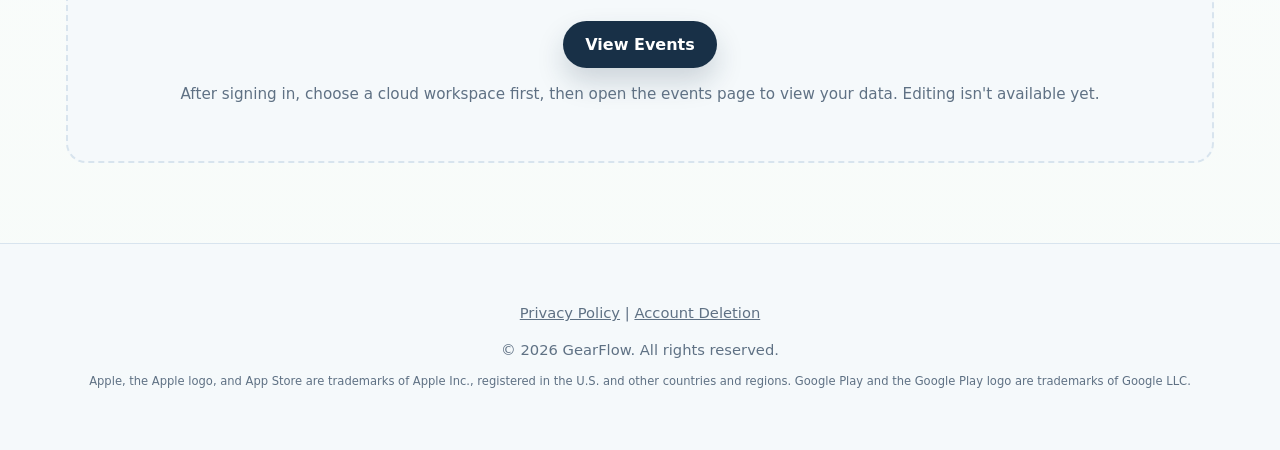
==== commit 73623832: "add google contents" ====
--- a/index.html
+++ b/index.html
@@ -67,10 +67,9 @@
           <a class="app-store-badge" href="https://apps.apple.com/app/gearflow-gear-checklist/id6786730313" target="_blank" rel="noopener noreferrer" aria-label="在 App Store 下載 GearFlow">
             <img src="https://tools.applemediaservices.com/api/badges/download-on-the-app-store/black/zh-tw?size=250x83" alt="下載於 App Store">
           </a>
-          <div class="store-coming-soon" aria-label="Google Play 準備中">
-            <img src="https://play.google.com/intl/en_us/badges/static/images/badges/en_badge_web_generic.png" alt="Google Play">
-            <span>準備中</span>
-          </div>
+          <a class="app-store-badge" href="https://play.google.com/store/apps/details?id=com.gearflow.gearflow" target="_blank" rel="noopener noreferrer" aria-label="在 Google Play 下載 GearFlow">
+            <img src="https://play.google.com/intl/en_us/badges/static/images/badges/en_badge_web_generic.png" alt="Google Play 下載">
+          </a>
         </div>
       </div>
     </section>
@@ -101,27 +100,26 @@
     </section>
 
     <section id="pricing">
-      <h2 class="section-title">目前提供的方向</h2>
+      <h2 class="section-title">訂閱方案</h2>
       <div class="pricing-grid">
         <div class="price-card">
-          <h3>App 使用</h3>
+          <h3>基本版</h3>
           <p class="lead" style="font-size: 2rem; color: var(--ink); font-weight: 800;">免費</p>
           <ul style="list-style: none; padding: 0; margin-top: 20px; color: var(--muted);">
-            <li>✓ 目前以行動端使用體驗為主</li>
-            <li>✓ 適合現場查詢與團隊協作</li>
-            <li>✓ 先把資料建立、查看與同步做好</li>
-            <li>✓ iPhone 版已通過審核，準備上架</li>
-            <li>● Android 版目前封閉測試中</li>
+            <li>✓ 1 個雲端工作空間</li>
+            <li>✓ 基礎清單管理功能</li>
+            <li>✓ 適合個人使用</li>
+            <li>● 標準使用額度</li>
           </ul>
         </div>
         <div class="price-card premium">
-          <h3>網頁版</h3>
+          <h3>專業版</h3>
           <p class="lead" style="font-size: 2rem; color: var(--blue); font-weight: 800;">訂閱制</p>
           <ul style="list-style: none; padding: 0; margin-top: 20px; color: var(--muted);">
-            <li>✓ 可登入查看雲端資料</li>
-            <li>✓ 適合桌機上快速確認內容</li>
-            <li>✓ 編輯功能可視需求再評估</li>
-            <li>✓ 先保留展示與檢視用途</li>
+            <li>✓ 10 個雲端工作空間</li>
+            <li>✓ 大幅提升使用額度</li>
+            <li>✓ 完全移除廣告</li>
+            <li>✓ 優先技術支援</li>
           </ul>
         </div>
       </div>
@@ -149,7 +147,7 @@
       <a href="zh-Hant/account-deletion.html?lang=zh">帳戶資料刪除</a>
     </div>
     <p>&copy; 2026 GearFlow. All rights reserved.</p>
-    <p class="trademark-note">Apple、Apple 標誌及 App Store 是 Apple Inc. 在美國及其他國家或地區註冊的商標。</p>
+    <p class="trademark-note">Apple、Apple 標誌及 App Store 是 Apple Inc. 在美國及其他國家或地區註冊的商標。Google Play 及 Google Play 標誌是 Google LLC 的商標。</p>
   </footer>
   <script>
     const languageSelect = document.querySelector('.lang-select');
--- a/assets/css/site.css
+++ b/assets/css/site.css
@@ -133,37 +133,21 @@
   height: 54px;
 }
 
-.store-coming-soon {
-  position: relative;
-  display: inline-flex;
-  height: 54px;
+/* The official Google Play badge PNG has a ~41px transparent margin baked
+   into its 646x250 canvas (visible pill is only 564x168), so scaling it by
+   height alone renders the pill noticeably smaller than Apple's near-full-
+   bleed SVG. Overscale the image and clip the container to crop that
+   margin so both badges read as the same visual size. */
+.app-store-badge[href*="play.google.com"] {
+  width: 181px;
   overflow: hidden;
-  align-items: center;
   border-radius: 8px;
-  background: #000;
-  cursor: default;
-}
-
-.store-coming-soon img {
-  display: block;
+}
+
+.app-store-badge[href*="play.google.com"] img {
+  height: 80px;
   width: auto;
-  height: 54px;
-  filter: grayscale(1);
-  opacity: 0.38;
-}
-
-.store-coming-soon span {
-  position: absolute;
-  inset: 0;
-  display: flex;
-  align-items: center;
-  justify-content: center;
-  background: rgba(0, 0, 0, 0.42);
-  color: #fff;
-  font-size: 0.82rem;
-  font-weight: 800;
-  letter-spacing: 0.08em;
-  text-shadow: 0 1px 3px #000;
+  margin: -13px 0 0 -13px;
 }
 
 .trademark-note {
